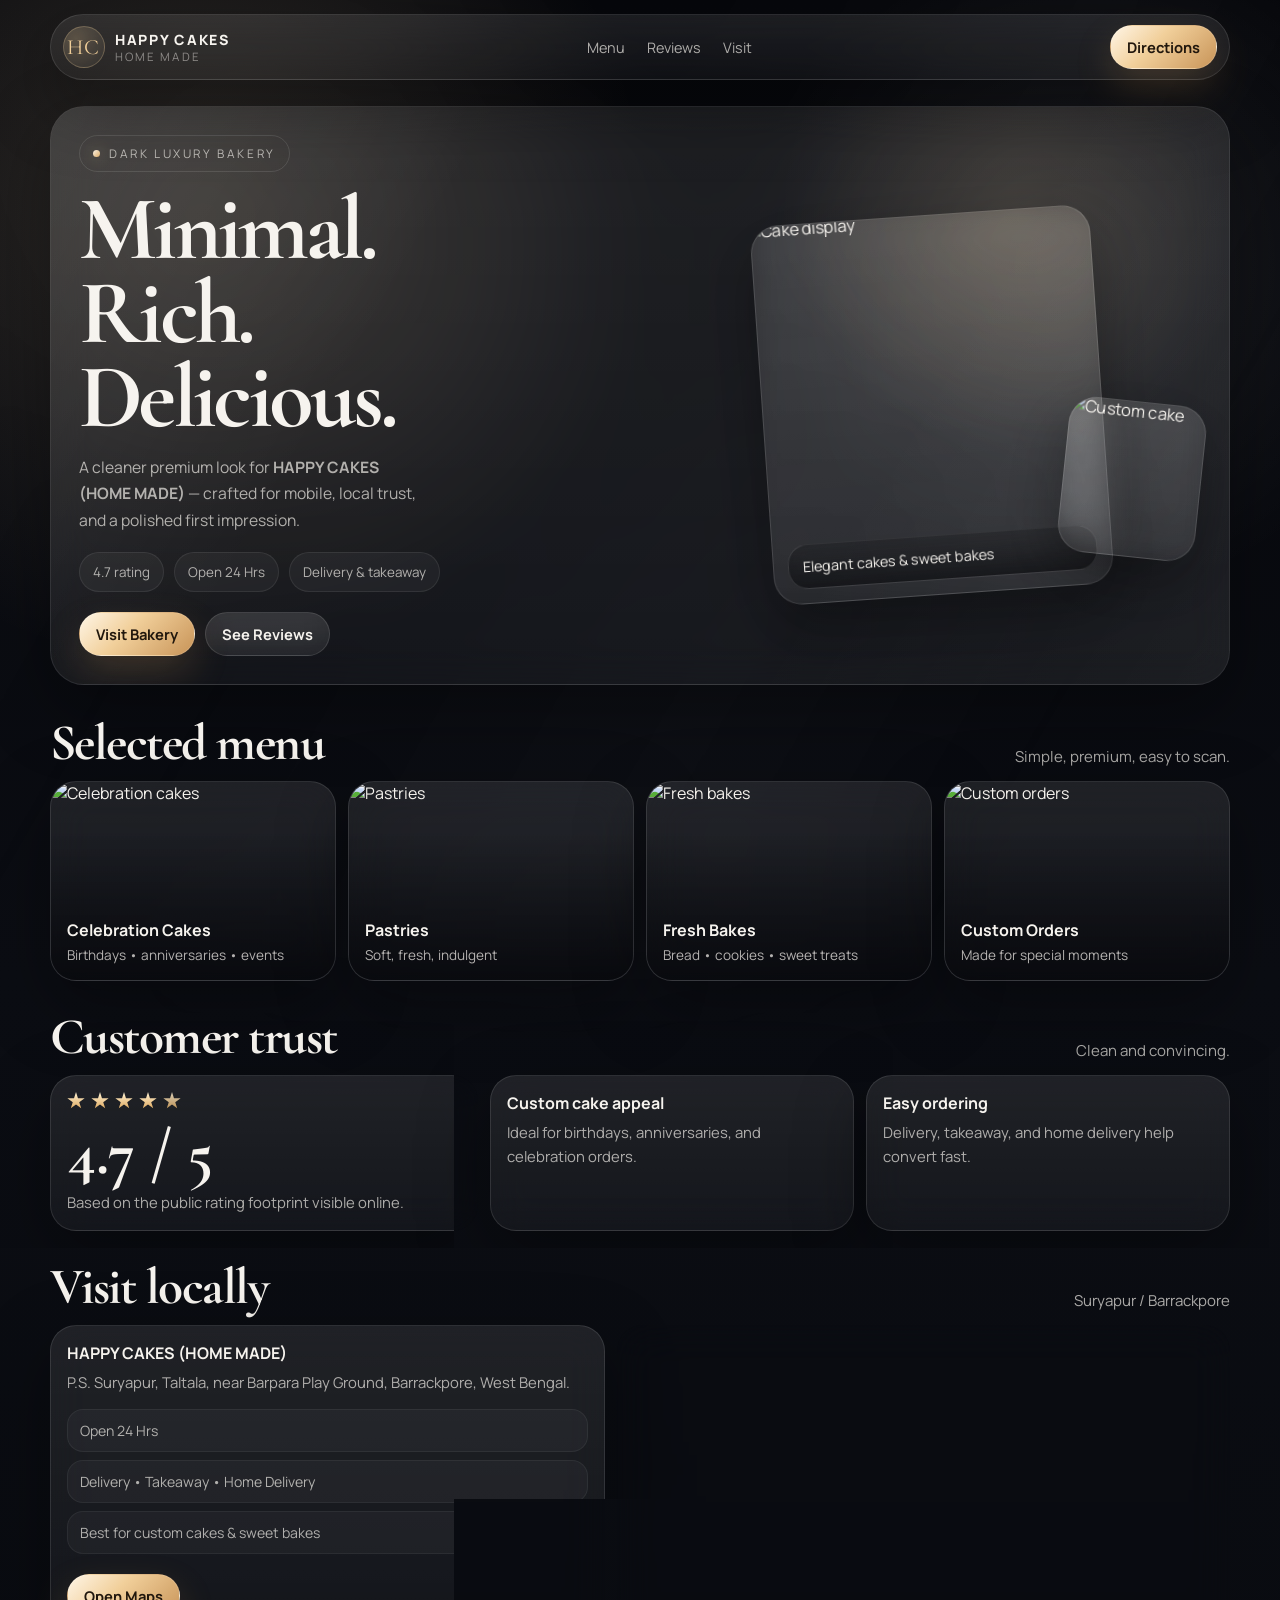
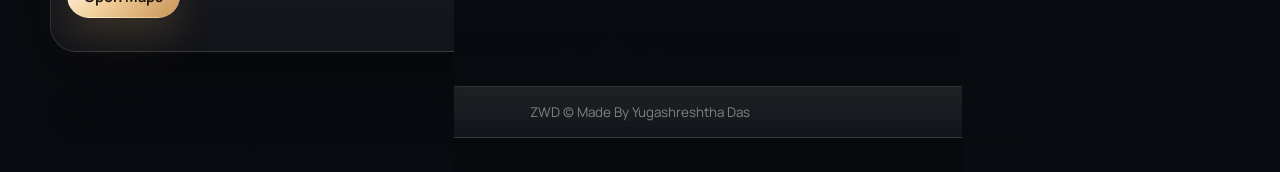
==== index.html @ 5b47997b "Add files via upload" ====
<!DOCTYPE html>
<html lang="en">
<head>
  <meta charset="UTF-8" />
  <meta name="viewport" content="width=device-width, initial-scale=1.0" />
  <title>HAPPY CAKES (HOME MADE) | Premium Bakery</title>
  <meta name="description" content="A premium dark bakery website for HAPPY CAKES (HOME MADE), designed to feel minimal, elegant, and mobile-first." />
  <meta name="theme-color" content="#08090d" />
  <link rel="preconnect" href="https://fonts.googleapis.com">
  <link rel="preconnect" href="https://fonts.gstatic.com" crossorigin>
  <link href="https://fonts.googleapis.com/css2?family=Cormorant+Garamond:wght@500;600;700&family=Manrope:wght@400;500;600;700;800&display=swap" rel="stylesheet">
  <style>
    :root{
      --bg:#07080c;
      --bg-2:#0c0f15;
      --card:rgba(255,255,255,.07);
      --card-2:rgba(255,255,255,.05);
      --line:rgba(255,255,255,.11);
      --text:#f6f3ee;
      --muted:rgba(246,243,238,.68);
      --soft:rgba(246,243,238,.48);
      --gold:#f1cf9a;
      --gold-2:#c89458;
      --shadow:0 24px 70px rgba(0,0,0,.34);
      --radius:28px;
      --ease:cubic-bezier(.22,.9,.2,1);
      --max:1180px;
    }

    *{box-sizing:border-box}
    html{scroll-behavior:smooth}
    body{
      margin:0;
      font-family:'Manrope',system-ui,-apple-system,BlinkMacSystemFont,'Segoe UI',sans-serif;
      color:var(--text);
      background:
        radial-gradient(circle at 15% 12%, rgba(241,207,154,.14), transparent 24%),
        radial-gradient(circle at 85% 15%, rgba(255,255,255,.08), transparent 18%),
        linear-gradient(180deg, #06070b 0%, #0b0d13 55%, #090b10 100%);
      min-height:100vh;
      overflow-x:hidden;
    }

    body::before{
      content:"";
      position:fixed;
      inset:-10%;
      background:
        radial-gradient(circle at 30% 30%, rgba(255,255,255,.04), transparent 28%),
        linear-gradient(120deg, rgba(255,255,255,.03), transparent 34%, rgba(255,255,255,.02) 60%, transparent 78%);
      filter:blur(34px);
      pointer-events:none;
      z-index:-1;
      animation:drift 14s ease-in-out infinite alternate;
    }

    @keyframes drift {
      from{transform:translate3d(-1.5%,0,0) scale(1)}
      to{transform:translate3d(1.5%,-1.2%,0) scale(1.03)}
    }

    a{text-decoration:none;color:inherit}
    img{display:block;max-width:100%}

    .shell{width:min(calc(100% - 24px), var(--max));margin:0 auto}

    .glass{
      background:linear-gradient(180deg, rgba(255,255,255,.09), rgba(255,255,255,.045));
      border:1px solid var(--line);
      backdrop-filter:blur(20px);
      -webkit-backdrop-filter:blur(20px);
      box-shadow:var(--shadow);
    }

    .site-header{
      position:sticky;
      top:0;
      z-index:40;
      padding:14px 0 0;
    }

    .nav{
      display:grid;
      grid-template-columns:auto 1fr auto;
      align-items:center;
      gap:12px;
      padding:10px 12px;
      border-radius:999px;
    }

    .mark{
      width:42px;height:42px;border-radius:50%;display:grid;place-items:center;flex:none;
      border:1px solid rgba(241,207,154,.28);
      background:radial-gradient(circle at 30% 30%, rgba(241,207,154,.24), rgba(255,255,255,.03));
      color:var(--gold);
      font-family:'Cormorant Garamond', serif;
      font-size:1.35rem;
      letter-spacing:.08em;
    }

    .brand{
      min-width:0;
      display:flex;
      align-items:center;
      gap:10px;
    }

    .brand-copy{min-width:0}
    .brand-title{
      font-size:.88rem;
      font-weight:800;
      letter-spacing:.12em;
      white-space:nowrap;
      overflow:hidden;
      text-overflow:ellipsis;
    }
    .brand-sub{
      font-size:.72rem;
      color:var(--soft);
      letter-spacing:.18em;
      text-transform:uppercase;
    }

    .nav-links{
      display:none;
      justify-content:center;
      gap:22px;
      color:var(--muted);
      font-size:.9rem;
    }

    .nav-links a{transition:color .3s var(--ease)}
    .nav-links a:hover{color:var(--text)}

    .btn,
    .menu-btn{
      border:1px solid rgba(255,255,255,.12);
      background:linear-gradient(180deg, rgba(255,255,255,.11), rgba(255,255,255,.05));
      color:var(--text);
      border-radius:999px;
      min-height:44px;
      padding:0 16px;
      display:inline-flex;
      align-items:center;
      justify-content:center;
      gap:10px;
      font-weight:700;
      font-size:.92rem;
      transition:transform .35s var(--ease), border-color .35s var(--ease), background .35s var(--ease);
      backdrop-filter:blur(16px);
      -webkit-backdrop-filter:blur(16px);
    }

    .btn:hover,.menu-btn:hover{transform:translateY(-2px);border-color:rgba(241,207,154,.26)}

    .btn.primary{
      color:#21170d;
      background:linear-gradient(135deg, #fff6e7 0%, #f1cf9a 42%, #c89458 100%);
      box-shadow:0 16px 36px rgba(200,148,88,.22);
    }

    .menu-btn{width:44px;padding:0;display:grid;place-items:center}
    .menu-btn span,.menu-btn::before,.menu-btn::after{
      content:"";
      display:block;
      width:18px;height:2px;border-radius:999px;background:#f6f3ee;
      transition:transform .35s var(--ease), opacity .35s var(--ease);
    }
    .menu-btn::before{transform:translateY(-6px)}
    .menu-btn::after{transform:translateY(6px)}
    .menu-btn span{margin-top:-2px}
    .menu-btn.active span{opacity:0}
    .menu-btn.active::before{transform:rotate(45deg) translate(1px,1px)}
    .menu-btn.active::after{transform:rotate(-45deg) translate(1px,-1px)}

    .mobile-panel{
      margin-top:10px;
      border-radius:24px;
      overflow:hidden;
      max-height:0;
      opacity:0;
      transform:translateY(-8px);
      transition:max-height .4s var(--ease), opacity .3s var(--ease), transform .3s var(--ease), padding .3s var(--ease);
      padding:0 16px;
    }
    .mobile-panel.open{max-height:220px;opacity:1;transform:translateY(0);padding:12px 16px}
    .mobile-panel a{display:block;padding:12px 2px;color:var(--muted);border-bottom:1px solid rgba(255,255,255,.07)}
    .mobile-panel a:last-child{border-bottom:none}

    section{padding:16px 0}

    .hero{padding:26px 0 18px}
    .hero-card{
      position:relative;
      overflow:hidden;
      border-radius:34px;
      padding:22px;
    }
    .hero-card::before{
      content:"";
      position:absolute;
      inset:0;
      background:
        linear-gradient(120deg, rgba(255,255,255,.08), transparent 30%, transparent 68%, rgba(255,255,255,.04)),
        radial-gradient(circle at 82% 18%, rgba(241,207,154,.12), transparent 22%);
      pointer-events:none;
    }

    .hero-grid{display:grid;gap:18px;align-items:center}

    .mini-tag{
      display:inline-flex;
      align-items:center;
      gap:9px;
      padding:9px 13px;
      border-radius:999px;
      border:1px solid rgba(255,255,255,.11);
      color:var(--muted);
      font-size:.74rem;
      text-transform:uppercase;
      letter-spacing:.22em;
      margin-bottom:16px;
    }
    .mini-tag::before{
      content:"";
      width:7px;height:7px;border-radius:50%;
      background:linear-gradient(135deg, #fff6e8, #e0ab61);
      box-shadow:0 0 16px rgba(241,207,154,.44);
    }

    h1{
      margin:0;
      font-family:'Cormorant Garamond', serif;
      font-weight:700;
      font-size:clamp(3rem, 11vw, 5.7rem);
      line-height:.92;
      letter-spacing:-.04em;
      max-width:10ch;
    }

    .hero-copy{
      margin:14px 0 0;
      max-width:34ch;
      color:var(--muted);
      font-size:.98rem;
      line-height:1.7;
    }

    .hero-actions{display:flex;flex-wrap:wrap;gap:10px;margin-top:20px}

    .info-pills{display:flex;flex-wrap:wrap;gap:10px;margin-top:18px}
    .info-pill{
      padding:10px 13px;
      border-radius:999px;
      background:rgba(255,255,255,.045);
      border:1px solid rgba(255,255,255,.08);
      color:var(--muted);
      font-size:.84rem;
    }

    .hero-visual{
      position:relative;
      min-height:360px;
      display:grid;
      place-items:center;
    }

    .main-photo,
    .small-photo{
      position:absolute;
      overflow:hidden;
      border-radius:28px;
      border:1px solid rgba(255,255,255,.12);
      box-shadow:0 24px 60px rgba(0,0,0,.34);
      background:linear-gradient(180deg, rgba(255,255,255,.09), rgba(255,255,255,.03));
      backdrop-filter:blur(16px);
      -webkit-backdrop-filter:blur(16px);
    }

    .main-photo{
      width:min(82vw,340px);
      height:380px;
      left:50%;top:0;
      transform:translateX(-50%) rotate(-4deg);
    }

    .small-photo{
      width:138px;
      height:156px;
      right:0;
      bottom:18px;
      transform:rotate(6deg);
    }

    .main-photo img,.small-photo img{width:100%;height:100%;object-fit:cover;transform:scale(1.04)}

    .photo-tag{
      position:absolute;
      left:14px;right:14px;bottom:14px;
      padding:12px 14px;
      border-radius:20px;
      background:linear-gradient(180deg, rgba(8,9,12,.28), rgba(8,9,12,.62));
      border:1px solid rgba(255,255,255,.12);
      font-size:.9rem;
      backdrop-filter:blur(14px);
      -webkit-backdrop-filter:blur(14px);
    }

    .section-top{
      display:flex;
      align-items:end;
      justify-content:space-between;
      gap:14px;
      margin-bottom:14px;
    }

    .section-top h2{
      margin:0;
      font-family:'Cormorant Garamond', serif;
      font-size:clamp(2rem, 7vw, 3.2rem);
      line-height:.94;
      letter-spacing:-.03em;
    }

    .section-top p{margin:0;color:var(--muted);font-size:.94rem}

    .grid{display:grid;gap:12px}

    .showcase-grid{grid-template-columns:repeat(2,minmax(0,1fr))}
    .showcase-card,
    .review-card,
    .visit-card,
    .stat-card{
      padding:16px;
      border-radius:26px;
    }

    .showcase-card{
      min-height:200px;
      display:flex;
      flex-direction:column;
      justify-content:end;
      position:relative;
      overflow:hidden;
    }

    .showcase-card::before{
      content:"";
      position:absolute;
      inset:0;
      background:linear-gradient(180deg, transparent 25%, rgba(7,8,12,.84) 100%);
      z-index:1;
    }

    .showcase-card img{
      position:absolute;
      inset:0;
      width:100%;height:100%;object-fit:cover;
      transition:transform .7s var(--ease);
    }
    .showcase-card:hover img{transform:scale(1.06)}
    .showcase-card .label{position:relative;z-index:2;font-size:1rem;font-weight:700}
    .showcase-card .sub{position:relative;z-index:2;color:rgba(246,243,238,.72);font-size:.85rem;margin-top:5px}

    .reviews-grid{grid-template-columns:1fr;gap:12px}

    .stat-card b{
      display:block;
      font-family:'Cormorant Garamond', serif;
      font-size:clamp(2.5rem, 10vw, 4rem);
      line-height:.9;
      margin-bottom:8px;
    }
    .stat-card p,.review-card p,.visit-card p{margin:0;color:var(--muted);line-height:1.65;font-size:.93rem}
    .review-card h3,.visit-card h3{margin:0 0 6px;font-size:1rem}

    .stars{display:flex;gap:6px;margin-bottom:14px}
    .star{
      width:18px;height:18px;
      background:linear-gradient(180deg, #fff2d4, #dca559);
      clip-path:polygon(50% 0, 61% 35%, 98% 35%, 68% 57%, 79% 91%, 50% 70%, 21% 91%, 32% 57%, 2% 35%, 39% 35%);
      box-shadow:0 4px 14px rgba(220,165,89,.24);
    }

    .visit-grid{grid-template-columns:1fr;gap:12px}

    .map-wrap{
      min-height:320px;
      border-radius:26px;
      overflow:hidden;
      border:1px solid rgba(255,255,255,.1);
      box-shadow:var(--shadow);
    }
    .map-wrap iframe{width:100%;height:100%;min-height:320px;border:0;filter:grayscale(.94) contrast(1.05) brightness(.88)}

    .meta-list{display:grid;gap:8px;margin-top:14px}
    .meta-item{
      padding:11px 12px;
      border-radius:16px;
      background:rgba(255,255,255,.035);
      border:1px solid rgba(255,255,255,.06);
      color:var(--muted);
      font-size:.88rem;
    }

    .footer{padding:18px 0 34px}
    .footer-card{
      border-radius:24px;
      padding:16px 18px;
      color:var(--soft);
      font-size:.84rem;
      text-align:center;
    }

    .reveal{
      opacity:0;
      transform:translateY(22px) scale(.985);
      transition:opacity .75s var(--ease), transform .75s var(--ease);
    }
    .reveal.in{opacity:1;transform:translateY(0) scale(1)}

    @media (min-width:760px){
      .hero-card{padding:28px}
      .hero-grid{grid-template-columns:1.02fr .98fr;gap:24px}
      .reviews-grid{grid-template-columns:1.08fr .92fr .92fr}
      .visit-grid{grid-template-columns:.95fr 1.05fr}
    }

    @media (min-width:1024px){
      .nav-links{display:flex}
      .menu-btn,.mobile-panel{display:none}
      .showcase-grid{grid-template-columns:repeat(4,minmax(0,1fr))}
    }

    @media (prefers-reduced-motion: reduce){
      *,*::before,*::after{animation:none !important;transition:none !important;scroll-behavior:auto !important}
      .reveal{opacity:1;transform:none}
    }
  </style>
</head>
<body>
  <header class="site-header">
    <div class="shell">
      <nav class="nav glass" aria-label="Primary navigation">
        <a href="#home" class="brand" aria-label="Go to top">
          <div class="mark">HC</div>
          <div class="brand-copy">
            <div class="brand-title">HAPPY CAKES</div>
            <div class="brand-sub">Home Made</div>
          </div>
        </a>

        <div class="nav-links">
          <a href="#menu">Menu</a>
          <a href="#reviews">Reviews</a>
          <a href="#visit">Visit</a>
        </div>

        <div style="display:flex;align-items:center;gap:10px;justify-content:flex-end;">
          <a class="btn primary" href="https://www.google.com/maps/search/?api=1&query=22.7505928,88.4084972" target="_blank" rel="noopener">Directions</a>
          <button class="menu-btn" type="button" aria-label="Toggle menu" aria-expanded="false"><span></span></button>
        </div>
      </nav>

      <div class="mobile-panel glass" id="mobilePanel">
        <a href="#menu">Menu</a>
        <a href="#reviews">Reviews</a>
        <a href="#visit">Visit</a>
      </div>
    </div>
  </header>

  <main>
    <section class="hero" id="home">
      <div class="shell">
        <div class="hero-card glass reveal in">
          <div class="hero-grid">
            <div>
              <div class="mini-tag">Dark luxury bakery</div>
              <h1>Minimal. Rich. Delicious.</h1>
              <p class="hero-copy">A cleaner premium look for <strong>HAPPY CAKES (HOME MADE)</strong> — crafted for mobile, local trust, and a polished first impression.</p>

              <div class="info-pills">
                <div class="info-pill">4.7 rating</div>
                <div class="info-pill">Open 24 Hrs</div>
                <div class="info-pill">Delivery & takeaway</div>
              </div>

              <div class="hero-actions">
                <a class="btn primary" href="#visit">Visit Bakery</a>
                <a class="btn" href="#reviews">See Reviews</a>
              </div>
            </div>

            <div class="hero-visual" aria-hidden="true">
              <div class="main-photo">
                <img src="https://content.jdmagicbox.com/comp/kolkata/y2/033pxx33.xx33.221020051933.e8y2/catalogue/happy-cake-kolkata-cake-shops-76l77t8ua1.jpg"
                     alt="Cake display"
                     onerror="this.onerror=null;this.src='https://images.unsplash.com/photo-1464349095431-e9a21285b5f3?auto=format&fit=crop&w=1200&q=80';">
                <div class="photo-tag">Elegant cakes & sweet bakes</div>
              </div>
              <div class="small-photo">
                <img src="https://content.jdmagicbox.com/comp/kolkata/y2/033pxx33.xx33.221020051933.e8y2/catalogue/happy-cake-kolkata-cake-shops-8x4osxeaem.jpg"
                     alt="Custom cake"
                     onerror="this.onerror=null;this.src='https://images.unsplash.com/photo-1578985545062-69928b1d9587?auto=format&fit=crop&w=900&q=80';">
              </div>
            </div>
          </div>
        </div>
      </div>
    </section>

    <section id="menu">
      <div class="shell">
        <div class="section-top reveal">
          <h2>Selected menu</h2>
          <p>Simple, premium, easy to scan.</p>
        </div>

        <div class="grid showcase-grid">
          <article class="showcase-card glass reveal">
            <img src="https://images.unsplash.com/photo-1464306076886-da185f6a9d05?auto=format&fit=crop&w=1200&q=80" alt="Celebration cakes" />
            <div class="label">Celebration Cakes</div>
            <div class="sub">Birthdays • anniversaries • events</div>
          </article>

          <article class="showcase-card glass reveal">
            <img src="https://images.unsplash.com/photo-1519869325930-281384150729?auto=format&fit=crop&w=1200&q=80" alt="Pastries" />
            <div class="label">Pastries</div>
            <div class="sub">Soft, fresh, indulgent</div>
          </article>

          <article class="showcase-card glass reveal">
            <img src="https://images.unsplash.com/photo-1509440159596-0249088772ff?auto=format&fit=crop&w=1200&q=80" alt="Fresh bakes" />
            <div class="label">Fresh Bakes</div>
            <div class="sub">Bread • cookies • sweet treats</div>
          </article>

          <article class="showcase-card glass reveal">
            <img src="https://images.unsplash.com/photo-1578985545062-69928b1d9587?auto=format&fit=crop&w=1200&q=80" alt="Custom orders" />
            <div class="label">Custom Orders</div>
            <div class="sub">Made for special moments</div>
          </article>
        </div>
      </div>
    </section>

    <section id="reviews">
      <div class="shell">
        <div class="section-top reveal">
          <h2>Customer trust</h2>
          <p>Clean and convincing.</p>
        </div>

        <div class="grid reviews-grid">
          <article class="stat-card glass reveal">
            <div class="stars" aria-label="4.7 out of 5 stars">
              <span class="star"></span><span class="star"></span><span class="star"></span><span class="star"></span><span class="star" style="opacity:.84"></span>
            </div>
            <b>4.7 / 5</b>
            <p>Based on the public rating footprint visible online.</p>
          </article>

          <article class="review-card glass reveal">
            <h3>Custom cake appeal</h3>
            <p>Ideal for birthdays, anniversaries, and celebration orders.</p>
          </article>

          <article class="review-card glass reveal">
            <h3>Easy ordering</h3>
            <p>Delivery, takeaway, and home delivery help convert fast.</p>
          </article>
        </div>
      </div>
    </section>

    <section id="visit">
      <div class="shell">
        <div class="section-top reveal">
          <h2>Visit locally</h2>
          <p>Suryapur / Barrackpore</p>
        </div>

        <div class="grid visit-grid">
          <article class="visit-card glass reveal">
            <h3>HAPPY CAKES (HOME MADE)</h3>
            <p>P.S. Suryapur, Taltala, near Barpara Play Ground, Barrackpore, West Bengal.</p>

            <div class="meta-list">
              <div class="meta-item">Open 24 Hrs</div>
              <div class="meta-item">Delivery • Takeaway • Home Delivery</div>
              <div class="meta-item">Best for custom cakes & sweet bakes</div>
            </div>

            <div class="hero-actions">
              <a class="btn primary" href="https://www.google.com/maps/search/?api=1&query=22.7505928,88.4084972" target="_blank" rel="noopener">Open Maps</a>
            </div>
          </article>

          <div class="map-wrap reveal glass">
            <iframe
              title="Map showing HAPPY CAKES (HOME MADE)"
              src="https://www.google.com/maps?q=22.7505928,88.4084972&z=17&output=embed"
              loading="lazy"
              referrerpolicy="no-referrer-when-downgrade"></iframe>
          </div>
        </div>
      </div>
    </section>
  </main>

  <footer class="footer">
    <div class="shell">
      <div class="footer-card glass reveal">ZWD © Made By Yugashreshtha Das</div>
    </div>
  </footer>

  <script>
    const menuBtn = document.querySelector('.menu-btn');
    const mobilePanel = document.getElementById('mobilePanel');

    if (menuBtn && mobilePanel) {
      menuBtn.addEventListener('click', () => {
        const isOpen = mobilePanel.classList.toggle('open');
        menuBtn.classList.toggle('active', isOpen);
        menuBtn.setAttribute('aria-expanded', String(isOpen));
      });

      mobilePanel.querySelectorAll('a').forEach(link => {
        link.addEventListener('click', () => {
          mobilePanel.classList.remove('open');
          menuBtn.classList.remove('active');
          menuBtn.setAttribute('aria-expanded', 'false');
        });
      });
    }

    const revealItems = document.querySelectorAll('.reveal');
    const io = new IntersectionObserver((entries) => {
      entries.forEach(entry => {
        if (entry.isIntersecting) {
          entry.target.classList.add('in');
          io.unobserve(entry.target);
        }
      });
    }, { threshold: 0.14, rootMargin: '0px 0px -30px 0px' });

    revealItems.forEach((item, index) => {
      if (!item.classList.contains('in')) {
        item.style.transitionDelay = `${Math.min(index * 45, 260)}ms`;
        io.observe(item);
      }
    });
  </script>
</body>
</html>
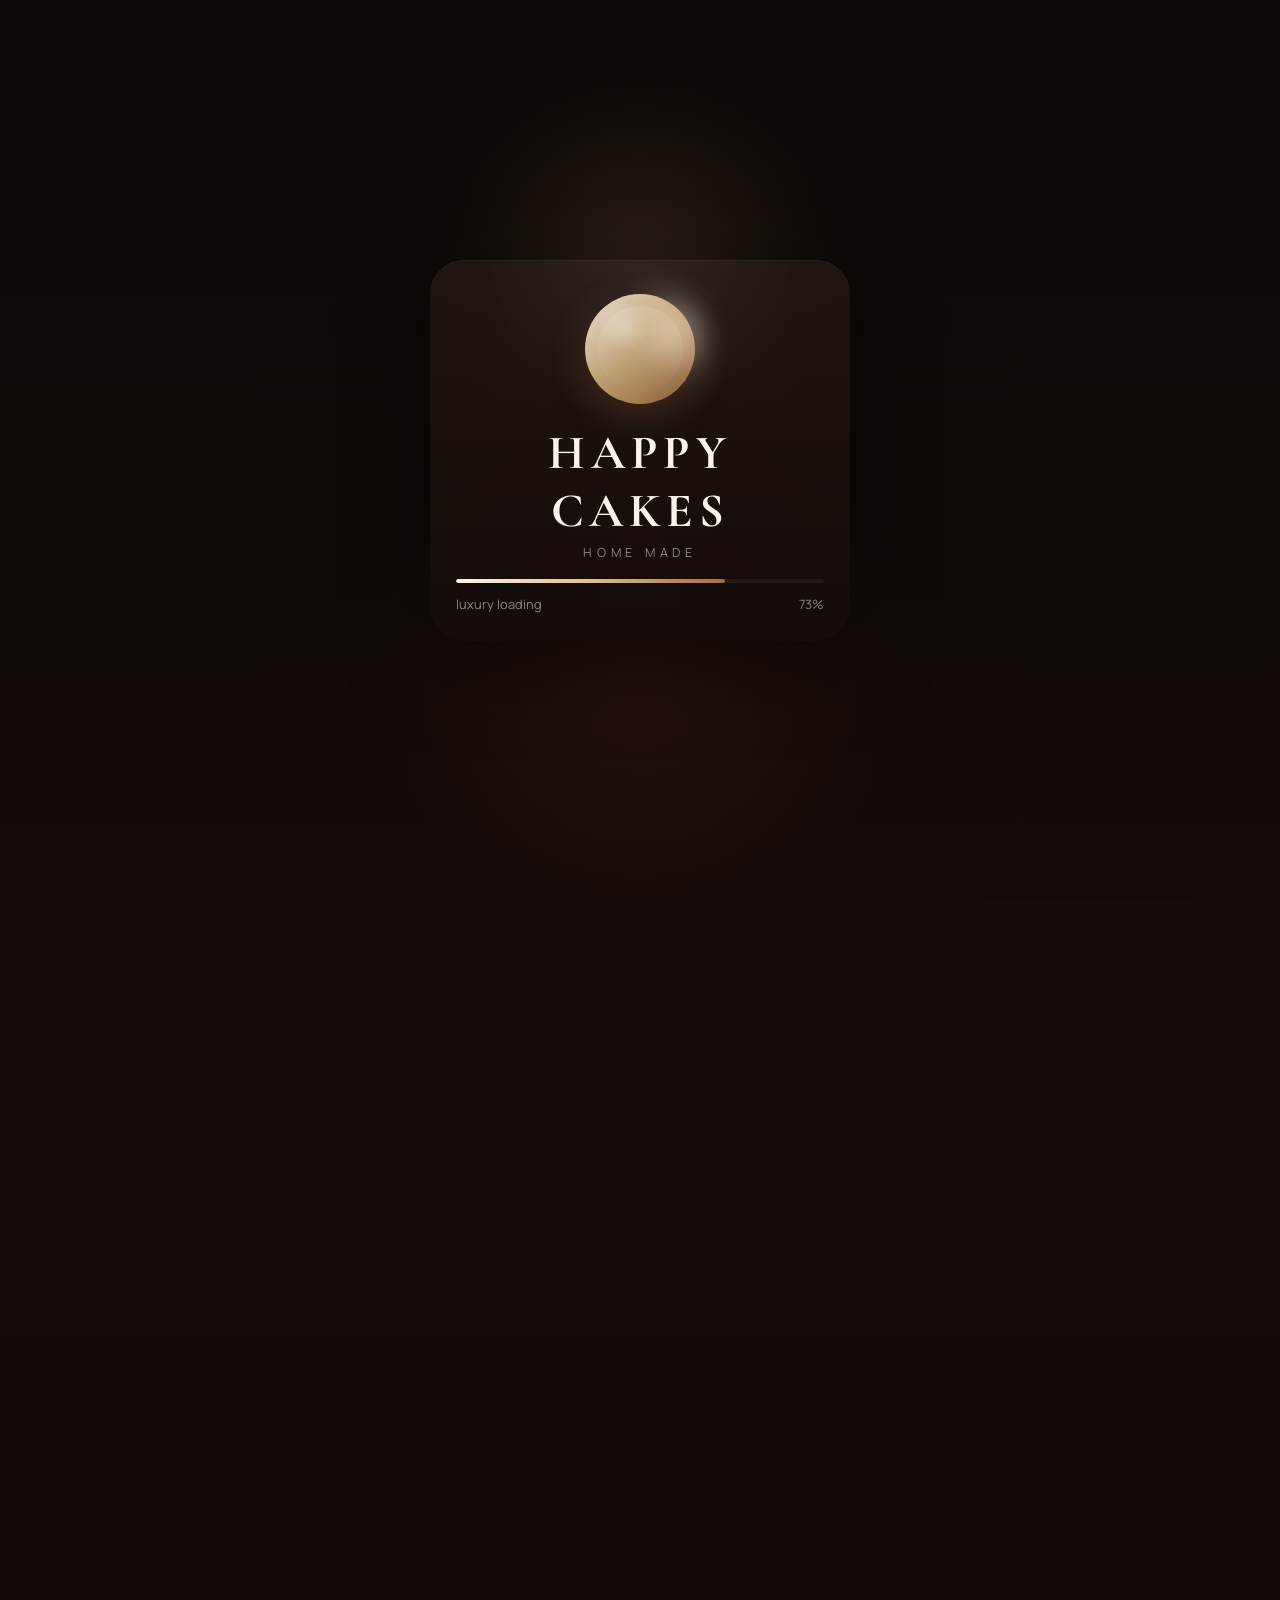
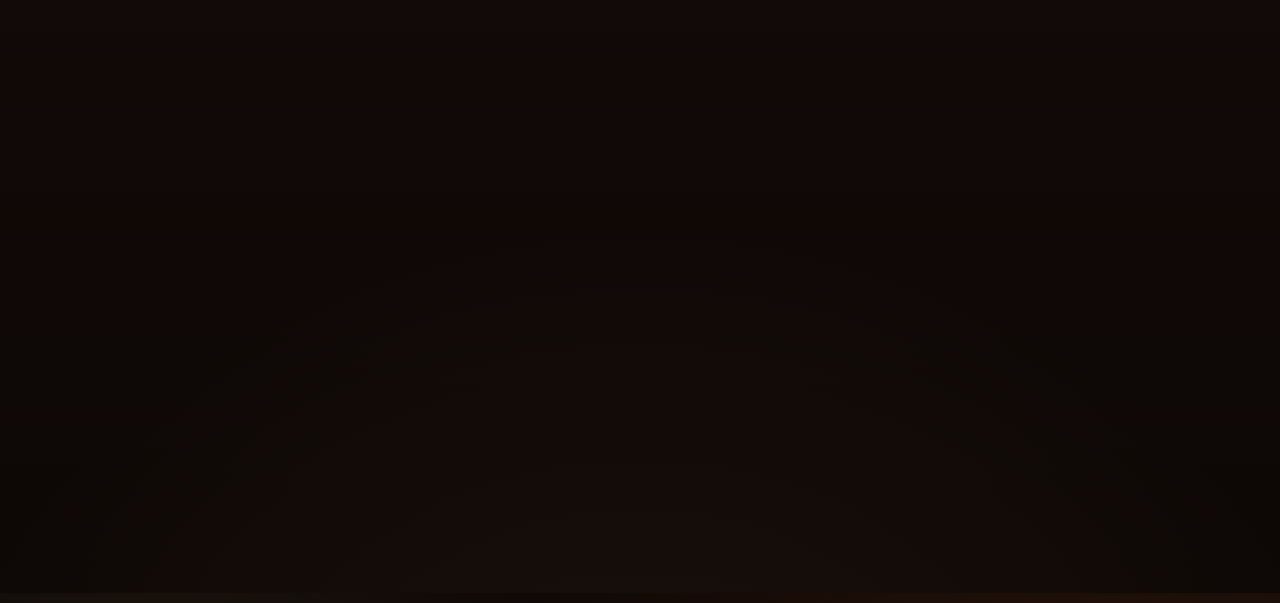
==== commit be5ebe59: "Add files via upload" ====
--- a/index.html
+++ b/index.html
@@ -4,653 +4,136 @@
   <meta charset="UTF-8" />
   <meta name="viewport" content="width=device-width, initial-scale=1.0" />
   <title>HAPPY CAKES (HOME MADE) | Premium Bakery</title>
-  <meta name="description" content="A premium dark bakery website for HAPPY CAKES (HOME MADE), designed to feel minimal, elegant, and mobile-first." />
-  <meta name="theme-color" content="#08090d" />
+  <meta name="description" content="Minimal dark luxury bakery website for HAPPY CAKES (HOME MADE) in Suryapur, Barrackpore." />
+  <meta name="theme-color" content="#120b08" />
   <link rel="preconnect" href="https://fonts.googleapis.com">
   <link rel="preconnect" href="https://fonts.gstatic.com" crossorigin>
   <link href="https://fonts.googleapis.com/css2?family=Cormorant+Garamond:wght@500;600;700&family=Manrope:wght@400;500;600;700;800&display=swap" rel="stylesheet">
-  <style>
-    :root{
-      --bg:#07080c;
-      --bg-2:#0c0f15;
-      --card:rgba(255,255,255,.07);
-      --card-2:rgba(255,255,255,.05);
-      --line:rgba(255,255,255,.11);
-      --text:#f6f3ee;
-      --muted:rgba(246,243,238,.68);
-      --soft:rgba(246,243,238,.48);
-      --gold:#f1cf9a;
-      --gold-2:#c89458;
-      --shadow:0 24px 70px rgba(0,0,0,.34);
-      --radius:28px;
-      --ease:cubic-bezier(.22,.9,.2,1);
-      --max:1180px;
-    }
-
-    *{box-sizing:border-box}
-    html{scroll-behavior:smooth}
-    body{
-      margin:0;
-      font-family:'Manrope',system-ui,-apple-system,BlinkMacSystemFont,'Segoe UI',sans-serif;
-      color:var(--text);
-      background:
-        radial-gradient(circle at 15% 12%, rgba(241,207,154,.14), transparent 24%),
-        radial-gradient(circle at 85% 15%, rgba(255,255,255,.08), transparent 18%),
-        linear-gradient(180deg, #06070b 0%, #0b0d13 55%, #090b10 100%);
-      min-height:100vh;
-      overflow-x:hidden;
-    }
-
-    body::before{
-      content:"";
-      position:fixed;
-      inset:-10%;
-      background:
-        radial-gradient(circle at 30% 30%, rgba(255,255,255,.04), transparent 28%),
-        linear-gradient(120deg, rgba(255,255,255,.03), transparent 34%, rgba(255,255,255,.02) 60%, transparent 78%);
-      filter:blur(34px);
-      pointer-events:none;
-      z-index:-1;
-      animation:drift 14s ease-in-out infinite alternate;
-    }
-
-    @keyframes drift {
-      from{transform:translate3d(-1.5%,0,0) scale(1)}
-      to{transform:translate3d(1.5%,-1.2%,0) scale(1.03)}
-    }
-
-    a{text-decoration:none;color:inherit}
-    img{display:block;max-width:100%}
-
-    .shell{width:min(calc(100% - 24px), var(--max));margin:0 auto}
-
-    .glass{
-      background:linear-gradient(180deg, rgba(255,255,255,.09), rgba(255,255,255,.045));
-      border:1px solid var(--line);
-      backdrop-filter:blur(20px);
-      -webkit-backdrop-filter:blur(20px);
-      box-shadow:var(--shadow);
-    }
-
-    .site-header{
-      position:sticky;
-      top:0;
-      z-index:40;
-      padding:14px 0 0;
-    }
-
-    .nav{
-      display:grid;
-      grid-template-columns:auto 1fr auto;
-      align-items:center;
-      gap:12px;
-      padding:10px 12px;
-      border-radius:999px;
-    }
-
-    .mark{
-      width:42px;height:42px;border-radius:50%;display:grid;place-items:center;flex:none;
-      border:1px solid rgba(241,207,154,.28);
-      background:radial-gradient(circle at 30% 30%, rgba(241,207,154,.24), rgba(255,255,255,.03));
-      color:var(--gold);
-      font-family:'Cormorant Garamond', serif;
-      font-size:1.35rem;
-      letter-spacing:.08em;
-    }
-
-    .brand{
-      min-width:0;
-      display:flex;
-      align-items:center;
-      gap:10px;
-    }
-
-    .brand-copy{min-width:0}
-    .brand-title{
-      font-size:.88rem;
-      font-weight:800;
-      letter-spacing:.12em;
-      white-space:nowrap;
-      overflow:hidden;
-      text-overflow:ellipsis;
-    }
-    .brand-sub{
-      font-size:.72rem;
-      color:var(--soft);
-      letter-spacing:.18em;
-      text-transform:uppercase;
-    }
-
-    .nav-links{
-      display:none;
-      justify-content:center;
-      gap:22px;
-      color:var(--muted);
-      font-size:.9rem;
-    }
-
-    .nav-links a{transition:color .3s var(--ease)}
-    .nav-links a:hover{color:var(--text)}
-
-    .btn,
-    .menu-btn{
-      border:1px solid rgba(255,255,255,.12);
-      background:linear-gradient(180deg, rgba(255,255,255,.11), rgba(255,255,255,.05));
-      color:var(--text);
-      border-radius:999px;
-      min-height:44px;
-      padding:0 16px;
-      display:inline-flex;
-      align-items:center;
-      justify-content:center;
-      gap:10px;
-      font-weight:700;
-      font-size:.92rem;
-      transition:transform .35s var(--ease), border-color .35s var(--ease), background .35s var(--ease);
-      backdrop-filter:blur(16px);
-      -webkit-backdrop-filter:blur(16px);
-    }
-
-    .btn:hover,.menu-btn:hover{transform:translateY(-2px);border-color:rgba(241,207,154,.26)}
-
-    .btn.primary{
-      color:#21170d;
-      background:linear-gradient(135deg, #fff6e7 0%, #f1cf9a 42%, #c89458 100%);
-      box-shadow:0 16px 36px rgba(200,148,88,.22);
-    }
-
-    .menu-btn{width:44px;padding:0;display:grid;place-items:center}
-    .menu-btn span,.menu-btn::before,.menu-btn::after{
-      content:"";
-      display:block;
-      width:18px;height:2px;border-radius:999px;background:#f6f3ee;
-      transition:transform .35s var(--ease), opacity .35s var(--ease);
-    }
-    .menu-btn::before{transform:translateY(-6px)}
-    .menu-btn::after{transform:translateY(6px)}
-    .menu-btn span{margin-top:-2px}
-    .menu-btn.active span{opacity:0}
-    .menu-btn.active::before{transform:rotate(45deg) translate(1px,1px)}
-    .menu-btn.active::after{transform:rotate(-45deg) translate(1px,-1px)}
-
-    .mobile-panel{
-      margin-top:10px;
-      border-radius:24px;
-      overflow:hidden;
-      max-height:0;
-      opacity:0;
-      transform:translateY(-8px);
-      transition:max-height .4s var(--ease), opacity .3s var(--ease), transform .3s var(--ease), padding .3s var(--ease);
-      padding:0 16px;
-    }
-    .mobile-panel.open{max-height:220px;opacity:1;transform:translateY(0);padding:12px 16px}
-    .mobile-panel a{display:block;padding:12px 2px;color:var(--muted);border-bottom:1px solid rgba(255,255,255,.07)}
-    .mobile-panel a:last-child{border-bottom:none}
-
-    section{padding:16px 0}
-
-    .hero{padding:26px 0 18px}
-    .hero-card{
-      position:relative;
-      overflow:hidden;
-      border-radius:34px;
-      padding:22px;
-    }
-    .hero-card::before{
-      content:"";
-      position:absolute;
-      inset:0;
-      background:
-        linear-gradient(120deg, rgba(255,255,255,.08), transparent 30%, transparent 68%, rgba(255,255,255,.04)),
-        radial-gradient(circle at 82% 18%, rgba(241,207,154,.12), transparent 22%);
-      pointer-events:none;
-    }
-
-    .hero-grid{display:grid;gap:18px;align-items:center}
-
-    .mini-tag{
-      display:inline-flex;
-      align-items:center;
-      gap:9px;
-      padding:9px 13px;
-      border-radius:999px;
-      border:1px solid rgba(255,255,255,.11);
-      color:var(--muted);
-      font-size:.74rem;
-      text-transform:uppercase;
-      letter-spacing:.22em;
-      margin-bottom:16px;
-    }
-    .mini-tag::before{
-      content:"";
-      width:7px;height:7px;border-radius:50%;
-      background:linear-gradient(135deg, #fff6e8, #e0ab61);
-      box-shadow:0 0 16px rgba(241,207,154,.44);
-    }
-
-    h1{
-      margin:0;
-      font-family:'Cormorant Garamond', serif;
-      font-weight:700;
-      font-size:clamp(3rem, 11vw, 5.7rem);
-      line-height:.92;
-      letter-spacing:-.04em;
-      max-width:10ch;
-    }
-
-    .hero-copy{
-      margin:14px 0 0;
-      max-width:34ch;
-      color:var(--muted);
-      font-size:.98rem;
-      line-height:1.7;
-    }
-
-    .hero-actions{display:flex;flex-wrap:wrap;gap:10px;margin-top:20px}
-
-    .info-pills{display:flex;flex-wrap:wrap;gap:10px;margin-top:18px}
-    .info-pill{
-      padding:10px 13px;
-      border-radius:999px;
-      background:rgba(255,255,255,.045);
-      border:1px solid rgba(255,255,255,.08);
-      color:var(--muted);
-      font-size:.84rem;
-    }
-
-    .hero-visual{
-      position:relative;
-      min-height:360px;
-      display:grid;
-      place-items:center;
-    }
-
-    .main-photo,
-    .small-photo{
-      position:absolute;
-      overflow:hidden;
-      border-radius:28px;
-      border:1px solid rgba(255,255,255,.12);
-      box-shadow:0 24px 60px rgba(0,0,0,.34);
-      background:linear-gradient(180deg, rgba(255,255,255,.09), rgba(255,255,255,.03));
-      backdrop-filter:blur(16px);
-      -webkit-backdrop-filter:blur(16px);
-    }
-
-    .main-photo{
-      width:min(82vw,340px);
-      height:380px;
-      left:50%;top:0;
-      transform:translateX(-50%) rotate(-4deg);
-    }
-
-    .small-photo{
-      width:138px;
-      height:156px;
-      right:0;
-      bottom:18px;
-      transform:rotate(6deg);
-    }
-
-    .main-photo img,.small-photo img{width:100%;height:100%;object-fit:cover;transform:scale(1.04)}
-
-    .photo-tag{
-      position:absolute;
-      left:14px;right:14px;bottom:14px;
-      padding:12px 14px;
-      border-radius:20px;
-      background:linear-gradient(180deg, rgba(8,9,12,.28), rgba(8,9,12,.62));
-      border:1px solid rgba(255,255,255,.12);
-      font-size:.9rem;
-      backdrop-filter:blur(14px);
-      -webkit-backdrop-filter:blur(14px);
-    }
-
-    .section-top{
-      display:flex;
-      align-items:end;
-      justify-content:space-between;
-      gap:14px;
-      margin-bottom:14px;
-    }
-
-    .section-top h2{
-      margin:0;
-      font-family:'Cormorant Garamond', serif;
-      font-size:clamp(2rem, 7vw, 3.2rem);
-      line-height:.94;
-      letter-spacing:-.03em;
-    }
-
-    .section-top p{margin:0;color:var(--muted);font-size:.94rem}
-
-    .grid{display:grid;gap:12px}
-
-    .showcase-grid{grid-template-columns:repeat(2,minmax(0,1fr))}
-    .showcase-card,
-    .review-card,
-    .visit-card,
-    .stat-card{
-      padding:16px;
-      border-radius:26px;
-    }
-
-    .showcase-card{
-      min-height:200px;
-      display:flex;
-      flex-direction:column;
-      justify-content:end;
-      position:relative;
-      overflow:hidden;
-    }
-
-    .showcase-card::before{
-      content:"";
-      position:absolute;
-      inset:0;
-      background:linear-gradient(180deg, transparent 25%, rgba(7,8,12,.84) 100%);
-      z-index:1;
-    }
-
-    .showcase-card img{
-      position:absolute;
-      inset:0;
-      width:100%;height:100%;object-fit:cover;
-      transition:transform .7s var(--ease);
-    }
-    .showcase-card:hover img{transform:scale(1.06)}
-    .showcase-card .label{position:relative;z-index:2;font-size:1rem;font-weight:700}
-    .showcase-card .sub{position:relative;z-index:2;color:rgba(246,243,238,.72);font-size:.85rem;margin-top:5px}
-
-    .reviews-grid{grid-template-columns:1fr;gap:12px}
-
-    .stat-card b{
-      display:block;
-      font-family:'Cormorant Garamond', serif;
-      font-size:clamp(2.5rem, 10vw, 4rem);
-      line-height:.9;
-      margin-bottom:8px;
-    }
-    .stat-card p,.review-card p,.visit-card p{margin:0;color:var(--muted);line-height:1.65;font-size:.93rem}
-    .review-card h3,.visit-card h3{margin:0 0 6px;font-size:1rem}
-
-    .stars{display:flex;gap:6px;margin-bottom:14px}
-    .star{
-      width:18px;height:18px;
-      background:linear-gradient(180deg, #fff2d4, #dca559);
-      clip-path:polygon(50% 0, 61% 35%, 98% 35%, 68% 57%, 79% 91%, 50% 70%, 21% 91%, 32% 57%, 2% 35%, 39% 35%);
-      box-shadow:0 4px 14px rgba(220,165,89,.24);
-    }
-
-    .visit-grid{grid-template-columns:1fr;gap:12px}
-
-    .map-wrap{
-      min-height:320px;
-      border-radius:26px;
-      overflow:hidden;
-      border:1px solid rgba(255,255,255,.1);
-      box-shadow:var(--shadow);
-    }
-    .map-wrap iframe{width:100%;height:100%;min-height:320px;border:0;filter:grayscale(.94) contrast(1.05) brightness(.88)}
-
-    .meta-list{display:grid;gap:8px;margin-top:14px}
-    .meta-item{
-      padding:11px 12px;
-      border-radius:16px;
-      background:rgba(255,255,255,.035);
-      border:1px solid rgba(255,255,255,.06);
-      color:var(--muted);
-      font-size:.88rem;
-    }
-
-    .footer{padding:18px 0 34px}
-    .footer-card{
-      border-radius:24px;
-      padding:16px 18px;
-      color:var(--soft);
-      font-size:.84rem;
-      text-align:center;
-    }
-
-    .reveal{
-      opacity:0;
-      transform:translateY(22px) scale(.985);
-      transition:opacity .75s var(--ease), transform .75s var(--ease);
-    }
-    .reveal.in{opacity:1;transform:translateY(0) scale(1)}
-
-    @media (min-width:760px){
-      .hero-card{padding:28px}
-      .hero-grid{grid-template-columns:1.02fr .98fr;gap:24px}
-      .reviews-grid{grid-template-columns:1.08fr .92fr .92fr}
-      .visit-grid{grid-template-columns:.95fr 1.05fr}
-    }
-
-    @media (min-width:1024px){
-      .nav-links{display:flex}
-      .menu-btn,.mobile-panel{display:none}
-      .showcase-grid{grid-template-columns:repeat(4,minmax(0,1fr))}
-    }
-
-    @media (prefers-reduced-motion: reduce){
-      *,*::before,*::after{animation:none !important;transition:none !important;scroll-behavior:auto !important}
-      .reveal{opacity:1;transform:none}
-    }
-  </style>
+  <link rel="stylesheet" href="assets/css/styles.css" />
 </head>
-<body>
-  <header class="site-header">
-    <div class="shell">
-      <nav class="nav glass" aria-label="Primary navigation">
-        <a href="#home" class="brand" aria-label="Go to top">
-          <div class="mark">HC</div>
-          <div class="brand-copy">
-            <div class="brand-title">HAPPY CAKES</div>
-            <div class="brand-sub">Home Made</div>
+<body data-page="home">
+  <div class="site-loader" data-loader>
+    <div class="loader-core">
+      <div class="loader-orb"></div>
+      <h2 class="loader-brand">HAPPY CAKES</h2>
+      <div class="loader-sub">home made</div>
+      <div class="loader-track"><div class="loader-progress" data-progress></div></div>
+      <div class="loader-meta"><span>luxury loading</span><span data-progress-label>0%</span></div>
+    </div>
+  </div>
+  <div class="page">
+    <div class="header-wrap">
+      <div class="shell">
+        <header class="site-header glass">
+          <a class="brand" href="index.html" aria-label="HAPPY CAKES home">
+            <div class="wordmark">
+              <div class="wordmark-main">HAPPY CAKES</div>
+              <div class="wordmark-sub">home made</div>
+            </div>
+          </a>
+          <nav class="desktop-nav" aria-label="Primary navigation">
+            <a href="index.html" data-page-link="home">Home</a>
+            <a href="menu.html" data-page-link="menu">Menu</a>
+            <a href="story.html" data-page-link="story">Story</a>
+            <a href="visit.html" data-page-link="visit">Visit</a>
+          </nav>
+          <div class="header-actions">
+            <a class="btn btn-primary" href="#" data-whatsapp-link target="_blank" rel="noopener">Order <span class="btn-text-hide">Now</span></a>
+            <button class="icon-btn menu-toggle" data-menu-toggle type="button" aria-label="Open menu" aria-expanded="false"><span class="bar"></span></button>
           </div>
-        </a>
-
-        <div class="nav-links">
-          <a href="#menu">Menu</a>
-          <a href="#reviews">Reviews</a>
-          <a href="#visit">Visit</a>
-        </div>
-
-        <div style="display:flex;align-items:center;gap:10px;justify-content:flex-end;">
-          <a class="btn primary" href="https://www.google.com/maps/search/?api=1&query=22.7505928,88.4084972" target="_blank" rel="noopener">Directions</a>
-          <button class="menu-btn" type="button" aria-label="Toggle menu" aria-expanded="false"><span></span></button>
-        </div>
-      </nav>
-
-      <div class="mobile-panel glass" id="mobilePanel">
-        <a href="#menu">Menu</a>
-        <a href="#reviews">Reviews</a>
-        <a href="#visit">Visit</a>
+        </header>
       </div>
     </div>
-  </header>
-
-  <main>
-    <section class="hero" id="home">
+    <div class="mobile-menu" data-mobile-menu>
+      <div class="mobile-menu-card">
+        <div class="mobile-links">
+          <a href="index.html" data-page-link="home">Home <span>↗</span></a>
+          <a href="menu.html" data-page-link="menu">Menu <span>↗</span></a>
+          <a href="story.html" data-page-link="story">Story <span>↗</span></a>
+          <a href="visit.html" data-page-link="visit">Visit <span>↗</span></a>
+        </div>
+        <div class="mobile-menu-cta">
+          <a class="btn btn-primary" href="#" data-whatsapp-link target="_blank" rel="noopener">WhatsApp</a>
+          <a class="btn btn-quiet" href="#" data-call-link>Call Now</a>
+        </div>
+      </div>
+    </div>
+    
+    <section class="page-hero">
       <div class="shell">
-        <div class="hero-card glass reveal in">
-          <div class="hero-grid">
-            <div>
-              <div class="mini-tag">Dark luxury bakery</div>
-              <h1>Minimal. Rich. Delicious.</h1>
-              <p class="hero-copy">A cleaner premium look for <strong>HAPPY CAKES (HOME MADE)</strong> — crafted for mobile, local trust, and a polished first impression.</p>
-
-              <div class="info-pills">
-                <div class="info-pill">4.7 rating</div>
-                <div class="info-pill">Open 24 Hrs</div>
-                <div class="info-pill">Delivery & takeaway</div>
+        <div class="hero glow">
+          <div class="hero-media"><img src="https://images.unsplash.com/photo-1578985545062-69928b1d9587?auto=format&fit=crop&w=1800&q=80" alt="Premium celebration cake display" /></div>
+          <div class="hero-shell">
+            <div class="hero-grid">
+              <div class="reveal in">
+                <div class="eyebrow">minimal luxury bakery</div>
+                <h1 class="hero-title">Cakes that look as special as the moment.</h1>
+                <p class="hero-copy">Custom cakes, soft pastries, and a richer order experience for birthdays, gifting, and celebrations.</p>
+                <div class="hero-actions">
+                  <a class="btn btn-primary" href="#" data-whatsapp-link target="_blank" rel="noopener">WhatsApp Order</a>
+                  <a class="btn btn-quiet" href="#" data-call-link>Call Now</a>
+                </div>
               </div>
-
-              <div class="hero-actions">
-                <a class="btn primary" href="#visit">Visit Bakery</a>
-                <a class="btn" href="#reviews">See Reviews</a>
+              <div class="hero-floating reveal" style="--delay:1">
+                <div class="floating-card"><div class="floating-kicker">open</div><p>Open 24 Hrs with delivery, takeaway, and custom cake orders available.</p></div>
+                <div class="floating-card"><div class="floating-kicker">location</div><p>P.O Suryapur, Titagarh, Barrackpore, West Bengal 700121.</p></div>
               </div>
             </div>
-
-            <div class="hero-visual" aria-hidden="true">
-              <div class="main-photo">
-                <img src="https://content.jdmagicbox.com/comp/kolkata/y2/033pxx33.xx33.221020051933.e8y2/catalogue/happy-cake-kolkata-cake-shops-76l77t8ua1.jpg"
-                     alt="Cake display"
-                     onerror="this.onerror=null;this.src='https://images.unsplash.com/photo-1464349095431-e9a21285b5f3?auto=format&fit=crop&w=1200&q=80';">
-                <div class="photo-tag">Elegant cakes & sweet bakes</div>
-              </div>
-              <div class="small-photo">
-                <img src="https://content.jdmagicbox.com/comp/kolkata/y2/033pxx33.xx33.221020051933.e8y2/catalogue/happy-cake-kolkata-cake-shops-8x4osxeaem.jpg"
-                     alt="Custom cake"
-                     onerror="this.onerror=null;this.src='https://images.unsplash.com/photo-1578985545062-69928b1d9587?auto=format&fit=crop&w=900&q=80';">
-              </div>
+            <div class="metric-row reveal" style="--delay:2">
+              <div class="metric"><div class="metric-label">public rating</div><strong>4.7 / 5</strong></div>
+              <div class="metric"><div class="metric-label">service</div><strong>delivery & takeaway</strong></div>
+              <div class="metric"><div class="metric-label">visit</div><strong><a href="#" data-map-link target="_blank" rel="noopener">get directions ↗</a></strong></div>
             </div>
           </div>
         </div>
       </div>
     </section>
-
-    <section id="menu">
+    <section class="section">
       <div class="shell">
-        <div class="section-top reveal">
-          <h2>Selected menu</h2>
-          <p>Simple, premium, easy to scan.</p>
+        <div class="section-head reveal"><h2 class="section-title">A cleaner first impression.</h2><p class="section-copy">Less text. More appetite. Better mobile focus.</p></div>
+        <div class="grid grid-3">
+          <article class="card collection-card reveal"><div class="mini-tag">signature cakes</div><h3>Celebration</h3><div class="collection-list"><span>Birthday cakes</span><span>Surprise orders</span><span>Custom finishing</span></div></article>
+          <article class="card collection-card reveal" style="--delay:1"><div class="mini-tag">daily sweet</div><h3>Pastries</h3><div class="collection-list"><span>Soft slices</span><span>Fresh bakes</span><span>Easy pickup</span></div></article>
+          <article class="card collection-card reveal" style="--delay:2"><div class="mini-tag">gift-ready</div><h3>Orders</h3><div class="collection-list"><span>WhatsApp first</span><span>Quick call support</span><span>Directions ready</span></div></article>
         </div>
-
-        <div class="grid showcase-grid">
-          <article class="showcase-card glass reveal">
-            <img src="https://images.unsplash.com/photo-1464306076886-da185f6a9d05?auto=format&fit=crop&w=1200&q=80" alt="Celebration cakes" />
-            <div class="label">Celebration Cakes</div>
-            <div class="sub">Birthdays • anniversaries • events</div>
-          </article>
-
-          <article class="showcase-card glass reveal">
-            <img src="https://images.unsplash.com/photo-1519869325930-281384150729?auto=format&fit=crop&w=1200&q=80" alt="Pastries" />
-            <div class="label">Pastries</div>
-            <div class="sub">Soft, fresh, indulgent</div>
-          </article>
-
-          <article class="showcase-card glass reveal">
-            <img src="https://images.unsplash.com/photo-1509440159596-0249088772ff?auto=format&fit=crop&w=1200&q=80" alt="Fresh bakes" />
-            <div class="label">Fresh Bakes</div>
-            <div class="sub">Bread • cookies • sweet treats</div>
-          </article>
-
-          <article class="showcase-card glass reveal">
-            <img src="https://images.unsplash.com/photo-1578985545062-69928b1d9587?auto=format&fit=crop&w=1200&q=80" alt="Custom orders" />
-            <div class="label">Custom Orders</div>
-            <div class="sub">Made for special moments</div>
-          </article>
+      </div>
+    </section>
+    <section class="section">
+      <div class="shell">
+        <div class="review-panel">
+          <article class="card rating-card reveal"><div><div class="mini-tag">public trust</div><div class="rating-number">4.7</div><div class="stars" aria-label="4.7 out of 5"><span></span><span></span><span></span><span></span><span style="opacity:.82"></span></div></div><p>Based on public ratings visible for HAPPY CAKES in Suryapur, Barrackpore.</p></article>
+          <div class="review-stack">
+            <article class="card review-quote reveal" style="--delay:1"><div class="mini-tag">what people look for</div><q>Fresh presentation. Good-looking custom cakes. Easy local ordering.</q><div class="meta">crafted as a modern review-style trust section</div></article>
+            <article class="card review-quote reveal" style="--delay:2"><div class="mini-tag">why it converts</div><q>Open late, quick to reach, and made for birthdays, gifting, and celebrations.</q><div class="meta">designed to feel premium, not cluttered</div></article>
+          </div>
+        </div>
+      </div>
+    </section>
+    <section class="section"><div class="shell"><div class="strip reveal"><div class="pill">Custom Cakes</div><div class="pill">Home Delivery</div><div class="pill">Takeaway</div><div class="pill">Open 24 Hrs</div></div></div></section>
+    <section class="section">
+      <div class="shell">
+        <div class="cta-banner reveal">
+          <div><div class="mini-tag">order now</div><h2>Order in one tap.</h2><p>Use WhatsApp, call directly, or open the location instantly from your phone.</p></div>
+          <div class="cta-actions"><a class="btn btn-primary" href="#" data-whatsapp-link target="_blank" rel="noopener">Order on WhatsApp</a><a class="btn btn-quiet" href="#" data-call-link>Call Now</a><a class="btn btn-quiet" href="#" data-map-link target="_blank" rel="noopener">Get Directions</a></div>
         </div>
       </div>
     </section>
 
-    <section id="reviews">
+    <footer class="footer">
       <div class="shell">
-        <div class="section-top reveal">
-          <h2>Customer trust</h2>
-          <p>Clean and convincing.</p>
-        </div>
-
-        <div class="grid reviews-grid">
-          <article class="stat-card glass reveal">
-            <div class="stars" aria-label="4.7 out of 5 stars">
-              <span class="star"></span><span class="star"></span><span class="star"></span><span class="star"></span><span class="star" style="opacity:.84"></span>
-            </div>
-            <b>4.7 / 5</b>
-            <p>Based on the public rating footprint visible online.</p>
-          </article>
-
-          <article class="review-card glass reveal">
-            <h3>Custom cake appeal</h3>
-            <p>Ideal for birthdays, anniversaries, and celebration orders.</p>
-          </article>
-
-          <article class="review-card glass reveal">
-            <h3>Easy ordering</h3>
-            <p>Delivery, takeaway, and home delivery help convert fast.</p>
-          </article>
+        <div class="footer-card">
+          <div><div class="wordmark-main">HAPPY CAKES</div><div class="wordmark-sub">home made</div></div>
+          <div class="footer-copy">Dark luxury, cleaner mobile flow, and faster order actions.</div>
         </div>
       </div>
-    </section>
-
-    <section id="visit">
-      <div class="shell">
-        <div class="section-top reveal">
-          <h2>Visit locally</h2>
-          <p>Suryapur / Barrackpore</p>
-        </div>
-
-        <div class="grid visit-grid">
-          <article class="visit-card glass reveal">
-            <h3>HAPPY CAKES (HOME MADE)</h3>
-            <p>P.S. Suryapur, Taltala, near Barpara Play Ground, Barrackpore, West Bengal.</p>
-
-            <div class="meta-list">
-              <div class="meta-item">Open 24 Hrs</div>
-              <div class="meta-item">Delivery • Takeaway • Home Delivery</div>
-              <div class="meta-item">Best for custom cakes & sweet bakes</div>
-            </div>
-
-            <div class="hero-actions">
-              <a class="btn primary" href="https://www.google.com/maps/search/?api=1&query=22.7505928,88.4084972" target="_blank" rel="noopener">Open Maps</a>
-            </div>
-          </article>
-
-          <div class="map-wrap reveal glass">
-            <iframe
-              title="Map showing HAPPY CAKES (HOME MADE)"
-              src="https://www.google.com/maps?q=22.7505928,88.4084972&z=17&output=embed"
-              loading="lazy"
-              referrerpolicy="no-referrer-when-downgrade"></iframe>
-          </div>
-        </div>
-      </div>
-    </section>
-  </main>
-
-  <footer class="footer">
-    <div class="shell">
-      <div class="footer-card glass reveal">ZWD © Made By Yugashreshtha Das</div>
-    </div>
-  </footer>
-
-  <script>
-    const menuBtn = document.querySelector('.menu-btn');
-    const mobilePanel = document.getElementById('mobilePanel');
-
-    if (menuBtn && mobilePanel) {
-      menuBtn.addEventListener('click', () => {
-        const isOpen = mobilePanel.classList.toggle('open');
-        menuBtn.classList.toggle('active', isOpen);
-        menuBtn.setAttribute('aria-expanded', String(isOpen));
-      });
-
-      mobilePanel.querySelectorAll('a').forEach(link => {
-        link.addEventListener('click', () => {
-          mobilePanel.classList.remove('open');
-          menuBtn.classList.remove('active');
-          menuBtn.setAttribute('aria-expanded', 'false');
-        });
-      });
-    }
-
-    const revealItems = document.querySelectorAll('.reveal');
-    const io = new IntersectionObserver((entries) => {
-      entries.forEach(entry => {
-        if (entry.isIntersecting) {
-          entry.target.classList.add('in');
-          io.unobserve(entry.target);
-        }
-      });
-    }, { threshold: 0.14, rootMargin: '0px 0px -30px 0px' });
-
-    revealItems.forEach((item, index) => {
-      if (!item.classList.contains('in')) {
-        item.style.transitionDelay = `${Math.min(index * 45, 260)}ms`;
-        io.observe(item);
-      }
-    });
-  </script>
+    </footer>
+  </div>
+  <nav class="mobile-dock" aria-label="Quick navigation">
+    <a href="index.html" data-page-link="home">Home</a>
+    <a href="menu.html" data-page-link="menu">Menu</a>
+    <a href="visit.html" data-page-link="visit">Visit</a>
+    <a class="order-link" href="#" data-whatsapp-link target="_blank" rel="noopener">Order</a>
+  </nav>
+  <script src="assets/js/main.js"></script>
 </body>
-</html>
+</html>
--- a/assets/css/styles.css
+++ b/assets/css/styles.css
@@ -0,0 +1,202 @@
+
+:root{
+  --bg:#0f0907;
+  --bg-soft:#16100d;
+  --bg-panel:rgba(34,21,16,.64);
+  --bg-panel-strong:rgba(26,16,12,.86);
+  --text:#f8f4ec;
+  --muted:rgba(248,244,236,.72);
+  --soft:rgba(248,244,236,.52);
+  --gold:#e2be84;
+  --gold-soft:#f2dcc0;
+  --bronze:#a76a3c;
+  --brown:#2a1710;
+  --shadow:0 24px 80px rgba(0,0,0,.42);
+  --shadow-soft:0 12px 40px rgba(0,0,0,.22);
+  --radius-xl:34px;
+  --radius-lg:28px;
+  --radius-md:22px;
+  --radius-sm:18px;
+  --ease:cubic-bezier(.22,.82,.19,1);
+  --header-h:68px;
+  --max:1180px;
+}
+*{box-sizing:border-box}
+html{scroll-behavior:smooth}
+body{
+  margin:0;
+  min-height:100vh;
+  font-family:'Manrope',system-ui,-apple-system,BlinkMacSystemFont,'Segoe UI',sans-serif;
+  color:var(--text);
+  background:
+    radial-gradient(circle at 12% 16%, rgba(226,190,132,.14), transparent 24%),
+    radial-gradient(circle at 85% 12%, rgba(120,55,26,.26), transparent 30%),
+    radial-gradient(circle at 50% 120%, rgba(226,190,132,.08), transparent 30%),
+    linear-gradient(180deg, #0d0705 0%, #140c09 44%, #0d0705 100%);
+  overflow-x:hidden;
+  -webkit-font-smoothing:antialiased;
+  text-rendering:optimizeLegibility;
+}
+body::before,
+body::after{
+  content:"";
+  position:fixed;
+  inset:auto;
+  pointer-events:none;
+  z-index:-2;
+  filter:blur(90px);
+  opacity:.9;
+}
+body::before{
+  left:-90px; top:70px; width:280px; height:280px;
+  background:radial-gradient(circle, rgba(226,190,132,.18), transparent 70%);
+  animation:floatAura 18s ease-in-out infinite alternate;
+}
+body::after{
+  right:-90px; top:180px; width:320px; height:320px;
+  background:radial-gradient(circle, rgba(125,60,30,.24), transparent 70%);
+  animation:floatAura 22s ease-in-out infinite alternate-reverse;
+}
+@keyframes floatAura{from{transform:translate3d(0,0,0) scale(1)}to{transform:translate3d(20px,-22px,0) scale(1.1)}}
+a{text-decoration:none;color:inherit}
+button{font:inherit}
+img{display:block;max-width:100%}
+iframe{border:0;width:100%}
+.shell{width:min(calc(100% - 24px), var(--max)); margin-inline:auto}
+.page{opacity:0;transform:translateY(16px) scale(.995);transition:opacity 1s var(--ease), transform 1s var(--ease)}
+body.loaded .page{opacity:1; transform:none}
+.glass{background:linear-gradient(180deg, rgba(255,255,255,.05), rgba(255,255,255,.015)),linear-gradient(135deg, rgba(255,255,255,.025), transparent 50%);box-shadow:var(--shadow);backdrop-filter:blur(22px);-webkit-backdrop-filter:blur(22px)}
+.glow{position:relative;overflow:hidden}
+.glow::before{content:"";position:absolute;inset:-30% auto auto -20%;width:60%;height:70%;background:radial-gradient(circle, rgba(242,220,192,.12), transparent 70%);transform:translate3d(-15%,0,0);pointer-events:none}
+.site-loader{position:fixed;inset:0;z-index:130;display:grid;place-items:center;background:radial-gradient(circle at 50% 30%, rgba(226,190,132,.12), transparent 22%),radial-gradient(circle at 50% 75%, rgba(120,55,26,.18), transparent 28%),linear-gradient(180deg, #0c0705 0%, #120b08 100%);transition:opacity .9s var(--ease), visibility .9s var(--ease)}
+body.loaded .site-loader{opacity:0; visibility:hidden}
+.loader-core{width:min(88vw, 420px);padding:34px 26px 28px;border-radius:34px;text-align:center;position:relative;overflow:hidden;background:radial-gradient(circle at top, rgba(255,255,255,.06), transparent 38%),linear-gradient(180deg, rgba(35,23,18,.86), rgba(19,12,9,.88));box-shadow:0 24px 80px rgba(0,0,0,.5), inset 0 1px 0 rgba(255,255,255,.04)}
+.loader-orb{width:110px;height:110px;margin:0 auto 20px;position:relative;border-radius:50%;background:radial-gradient(circle at 35% 30%, rgba(255,255,255,.28), transparent 24%),linear-gradient(135deg, rgba(255,249,237,.9), rgba(226,190,132,.8) 48%, rgba(167,106,60,.8) 100%);box-shadow:0 12px 38px rgba(167,106,60,.24);animation:orbLift 2s var(--ease) infinite alternate}
+.loader-orb::before{content:"";position:absolute;inset:12px;border-radius:inherit;background:linear-gradient(180deg, rgba(255,255,255,.12), rgba(255,255,255,.02))}
+.loader-orb::after{content:"";position:absolute;inset:-10px;border-radius:inherit;background:conic-gradient(from 0deg, transparent, rgba(255,244,229,.5), transparent 36%, transparent 100%);filter:blur(14px);animation:spin 2s linear infinite}
+@keyframes spin{to{transform:rotate(360deg)}}
+@keyframes orbLift{0%{transform:translateY(0) scale(1)}100%{transform:translateY(-7px) scale(1.02)}}
+.loader-brand{font-family:'Cormorant Garamond',serif;font-size:clamp(2.1rem, 6vw, 3rem);letter-spacing:.12em;text-transform:uppercase;margin:0}
+.loader-sub{margin:4px 0 18px;color:var(--soft);font-size:.78rem;letter-spacing:.38em;text-transform:uppercase}
+.loader-track{height:4px;border-radius:999px;background:rgba(255,255,255,.06);overflow:hidden}
+.loader-progress{width:0%;height:100%;border-radius:inherit;background:linear-gradient(90deg, #fff6e8, #e2be84, #a76a3c);box-shadow:0 0 26px rgba(226,190,132,.26)}
+.loader-meta{margin-top:12px;display:flex;justify-content:space-between;gap:12px;font-size:.8rem;color:var(--soft)}
+.header-wrap{position:sticky;top:10px;z-index:60;padding-top:10px}
+.site-header{min-height:var(--header-h);border-radius:999px;padding:10px 12px 10px 16px;display:flex;align-items:center;justify-content:space-between;gap:10px;background:linear-gradient(180deg, rgba(34,21,16,.82), rgba(21,13,10,.78)),linear-gradient(135deg, rgba(255,255,255,.02), transparent 60%);box-shadow:0 12px 50px rgba(0,0,0,.34), inset 0 1px 0 rgba(255,255,255,.035)}
+.brand{min-width:0;display:flex;align-items:center;gap:10px}
+.brand-mark{width:38px;height:38px;flex:none;border-radius:50%;display:grid;place-items:center;background:linear-gradient(135deg, rgba(255,245,233,.96), rgba(226,190,132,.9) 54%, rgba(122,67,35,.92) 100%);box-shadow:0 10px 24px rgba(167,106,60,.22);color:#28170f;font-family:'Cormorant Garamond',serif;font-size:1rem;letter-spacing:.06em}
+.wordmark{min-width:0}
+.wordmark-main{margin:0;font-family:'Cormorant Garamond',serif;font-size:1.05rem;line-height:1;letter-spacing:.18em;text-transform:uppercase;white-space:nowrap;overflow:hidden;text-overflow:ellipsis}
+.wordmark-sub{margin-top:3px;color:var(--soft);font-size:.68rem;letter-spacing:.34em;text-transform:uppercase;white-space:nowrap}
+.desktop-nav{display:none;align-items:center;gap:18px}
+.desktop-nav a{color:var(--muted);font-size:.92rem;transition:color .35s var(--ease), transform .35s var(--ease)}
+.desktop-nav a:hover,.desktop-nav a.active{color:var(--text); transform:translateY(-1px)}
+.header-actions{display:flex;align-items:center;gap:8px;flex:none}
+.btn,.icon-btn,.pill-btn{border:none;outline:none;min-height:46px;border-radius:999px;padding:0 16px;display:inline-flex;align-items:center;justify-content:center;gap:10px;font-weight:700;letter-spacing:.01em;transition:transform .4s var(--ease), box-shadow .4s var(--ease), background .4s var(--ease), opacity .3s ease;cursor:pointer}
+.btn:hover,.icon-btn:hover,.pill-btn:hover{transform:translateY(-2px)}
+.btn{background:linear-gradient(180deg, rgba(255,255,255,.08), rgba(255,255,255,.03));color:var(--text);box-shadow:inset 0 1px 0 rgba(255,255,255,.05), var(--shadow-soft)}
+.btn-primary{color:#21150d;background:linear-gradient(135deg, #fff6e9 0%, #e2be84 52%, #a76a3c 100%);box-shadow:0 16px 34px rgba(167,106,60,.24)}
+.btn-quiet{background:rgba(255,255,255,.045);box-shadow:inset 0 1px 0 rgba(255,255,255,.04), var(--shadow-soft)}
+.icon-btn{width:46px;padding:0;background:rgba(255,255,255,.045);box-shadow:inset 0 1px 0 rgba(255,255,255,.04), var(--shadow-soft)}
+.menu-toggle{position:relative}
+.menu-toggle .bar,.menu-toggle::before,.menu-toggle::after{content:"";position:absolute;width:18px;height:2px;border-radius:999px;background:#f7f3ec;transition:transform .42s var(--ease), opacity .3s ease}
+.menu-toggle::before{transform:translateY(-6px)}
+.menu-toggle::after{transform:translateY(6px)}
+.menu-toggle.active .bar{opacity:0}
+.menu-toggle.active::before{transform:rotate(45deg)}
+.menu-toggle.active::after{transform:rotate(-45deg)}
+.mobile-menu{position:fixed;inset:92px 12px auto 12px;z-index:55;opacity:0;pointer-events:none;transform:translateY(-8px) scale(.985);transition:opacity .38s var(--ease), transform .38s var(--ease)}
+.mobile-menu.open{opacity:1;pointer-events:auto;transform:none}
+.mobile-menu-card{border-radius:28px;padding:18px;background:linear-gradient(180deg, rgba(28,18,13,.95), rgba(18,11,8,.94)),linear-gradient(135deg, rgba(255,255,255,.02), transparent 50%);box-shadow:0 24px 70px rgba(0,0,0,.45), inset 0 1px 0 rgba(255,255,255,.04)}
+.mobile-links{display:grid;gap:10px}
+.mobile-links a{min-height:54px;padding:0 16px;border-radius:20px;background:rgba(255,255,255,.035);display:flex;align-items:center;justify-content:space-between;color:var(--muted)}
+.mobile-links a.active,.mobile-links a:hover{color:var(--text)}
+.mobile-menu-cta{display:grid;grid-template-columns:1fr 1fr;gap:10px;margin-top:14px}
+.page-hero{padding:18px 0 10px}
+.hero{position:relative;border-radius:36px;overflow:hidden;min-height:min(86svh, 760px);display:grid;align-items:end;background:#130b08;box-shadow:var(--shadow)}
+.hero-media{position:absolute;inset:0}
+.hero-media img{width:100%;height:100%;object-fit:cover;transform:scale(1.06);filter:saturate(.92) brightness(.72) contrast(1.04);animation:heroDrift 18s ease-in-out infinite alternate}
+@keyframes heroDrift{from{transform:scale(1.04) translate3d(0,0,0)}to{transform:scale(1.1) translate3d(-18px,-10px,0)}}
+.hero::before{content:"";position:absolute;inset:0;background:linear-gradient(180deg, rgba(8,6,5,.12), rgba(8,6,5,.38) 42%, rgba(8,6,5,.93) 100%),radial-gradient(circle at 78% 22%, rgba(226,190,132,.16), transparent 28%),linear-gradient(120deg, rgba(255,255,255,.05), transparent 34%, transparent 70%, rgba(255,255,255,.03));z-index:1}
+.hero-shell{position:relative;z-index:2;padding:28px 22px 24px;display:grid;gap:18px}
+.eyebrow{display:inline-flex;align-items:center;gap:8px;width:max-content;min-height:34px;padding:0 12px;border-radius:999px;color:var(--text);font-size:.74rem;text-transform:uppercase;letter-spacing:.26em;background:rgba(255,255,255,.06);box-shadow:inset 0 1px 0 rgba(255,255,255,.04)}
+.eyebrow::before{content:"";width:6px;height:6px;border-radius:50%;background:var(--gold);box-shadow:0 0 14px rgba(226,190,132,.6)}
+.hero-title{margin:0;max-width:12ch;font-family:'Cormorant Garamond',serif;font-weight:600;font-size:clamp(3rem, 9vw, 5.6rem);line-height:.92;letter-spacing:-.02em}
+.hero-copy{max-width:36ch;margin:0;color:var(--muted);font-size:1rem;line-height:1.7}
+.hero-actions,.cta-actions{display:flex;flex-wrap:wrap;gap:10px}
+.hero-grid{display:grid;gap:10px}
+.metric-row{display:grid;grid-template-columns:repeat(3, minmax(0, 1fr));gap:10px}
+.metric{min-height:84px;padding:16px 14px;border-radius:22px;background:linear-gradient(180deg, rgba(255,255,255,.06), rgba(255,255,255,.02));box-shadow:inset 0 1px 0 rgba(255,255,255,.04), var(--shadow-soft)}
+.metric-label{color:var(--soft);font-size:.72rem;text-transform:uppercase;letter-spacing:.24em}
+.metric strong{display:block;margin-top:10px;font-size:1rem}
+.hero-floating{display:grid;gap:10px}
+.floating-card{border-radius:22px;padding:16px;max-width:340px;justify-self:start;background:linear-gradient(180deg, rgba(255,255,255,.065), rgba(255,255,255,.02));box-shadow:inset 0 1px 0 rgba(255,255,255,.05), var(--shadow-soft)}
+.floating-kicker{color:var(--gold-soft);text-transform:uppercase;letter-spacing:.24em;font-size:.68rem}
+.floating-card p{margin:8px 0 0;color:var(--muted);line-height:1.65;font-size:.92rem}
+.section{padding:22px 0}
+.section-head{display:flex;align-items:end;justify-content:space-between;gap:12px;margin-bottom:14px}
+.section-title{margin:0;font-family:'Cormorant Garamond',serif;font-size:clamp(2rem, 6vw, 3.2rem);letter-spacing:-.02em;line-height:1}
+.section-copy{margin:0;color:var(--muted);max-width:42ch;line-height:1.7}
+.grid{display:grid;gap:12px}
+.grid-3{grid-template-columns:repeat(3, minmax(0,1fr))}
+.grid-2{grid-template-columns:repeat(2, minmax(0,1fr))}
+.card{position:relative;min-height:100%;border-radius:28px;padding:18px;background:linear-gradient(180deg, rgba(255,255,255,.05), rgba(255,255,255,.015)),linear-gradient(135deg, rgba(255,255,255,.02), transparent 56%);box-shadow:var(--shadow-soft), inset 0 1px 0 rgba(255,255,255,.04);overflow:hidden}
+.card h3{margin:14px 0 8px;font-family:'Cormorant Garamond',serif;font-size:1.8rem;line-height:1}
+.card p{margin:0;color:var(--muted);line-height:1.7}
+.image-card{padding:0}
+.image-card img{width:100%;height:280px;object-fit:cover;filter:brightness(.88) saturate(.96)}
+.image-card .card-copy{padding:18px}
+.mini-tag{color:var(--gold-soft);font-size:.74rem;text-transform:uppercase;letter-spacing:.24em}
+.collection-card{min-height:260px;display:flex;flex-direction:column;justify-content:flex-end}
+.collection-card::before{content:"";position:absolute;inset:0;background:radial-gradient(circle at top right, rgba(226,190,132,.12), transparent 30%);pointer-events:none}
+.collection-list{display:grid;gap:8px;margin-top:12px}
+.collection-list span{color:var(--muted);font-size:.95rem}
+.review-panel{display:grid;grid-template-columns:1.15fr .85fr;gap:12px}
+.rating-card{display:flex;flex-direction:column;justify-content:space-between}
+.rating-number{font-family:'Cormorant Garamond',serif;font-size:clamp(4rem, 10vw, 6rem);line-height:.9}
+.stars{display:flex;gap:6px}
+.stars span{width:12px;height:12px;border-radius:50%;background:linear-gradient(135deg, #fff6e9, #e2be84 60%, #a76a3c);box-shadow:0 0 14px rgba(226,190,132,.3)}
+.review-stack{display:grid;gap:12px}
+.review-quote{min-height:120px}
+.review-quote q{display:block;margin:10px 0 0;color:var(--text);font-size:1rem;line-height:1.7}
+.review-quote .meta{margin-top:12px;color:var(--soft);font-size:.78rem;text-transform:uppercase;letter-spacing:.24em}
+.strip{display:grid;grid-template-columns:repeat(4, minmax(0,1fr));gap:10px}
+.strip .pill{min-height:62px;padding:0 16px;border-radius:20px;background:rgba(255,255,255,.045);box-shadow:inset 0 1px 0 rgba(255,255,255,.04), var(--shadow-soft);display:flex;align-items:center;justify-content:center;text-align:center;color:var(--muted);font-weight:700}
+.cta-banner{border-radius:34px;padding:22px;display:grid;gap:16px;background:radial-gradient(circle at 15% 20%, rgba(226,190,132,.16), transparent 24%),linear-gradient(180deg, rgba(42,24,17,.92), rgba(23,14,10,.92));box-shadow:var(--shadow)}
+.cta-banner h2{margin:0;font-family:'Cormorant Garamond',serif;font-size:clamp(2.4rem, 6vw, 4rem);line-height:.96}
+.cta-banner p{margin:0;color:var(--muted);max-width:42ch;line-height:1.7}
+.page-intro{padding-top:8px}
+.page-panel{position:relative;border-radius:34px;overflow:hidden;padding:28px 22px;background:radial-gradient(circle at top right, rgba(226,190,132,.12), transparent 22%),linear-gradient(180deg, rgba(33,21,16,.84), rgba(17,10,8,.9));box-shadow:var(--shadow)}
+.page-panel h1{margin:0;font-family:'Cormorant Garamond',serif;font-size:clamp(2.6rem, 8vw, 4.8rem);line-height:.94}
+.page-panel p{margin:12px 0 0;max-width:40ch;color:var(--muted);line-height:1.7}
+.two-col{display:grid;grid-template-columns:1.08fr .92fr;gap:12px}
+.menu-item{display:flex;align-items:center;justify-content:space-between;gap:12px;padding:18px 0}
+.menu-item + .menu-item{box-shadow:inset 0 1px 0 rgba(255,255,255,.06)}
+.menu-item strong{display:block;font-size:1.02rem}
+.menu-item span{color:var(--muted);font-size:.92rem}
+.menu-tag{color:var(--gold-soft);font-size:.74rem;text-transform:uppercase;letter-spacing:.24em}
+.story-grid{display:grid;gap:12px;grid-template-columns:.96fr 1.04fr}
+.process{display:grid;gap:10px}
+.process-step{padding:18px;border-radius:24px;background:rgba(255,255,255,.04);box-shadow:inset 0 1px 0 rgba(255,255,255,.04), var(--shadow-soft)}
+.process-step strong{display:block;margin-bottom:6px;font-family:'Cormorant Garamond',serif;font-size:1.45rem}
+.info-stack{display:grid;gap:12px}
+.info-card{min-height:190px}
+.info-card h3{margin:8px 0 8px}
+.map-frame{min-height:340px;border-radius:28px;overflow:hidden;box-shadow:var(--shadow)}
+.map-frame iframe{min-height:340px;filter:grayscale(.1) brightness(.88) contrast(1.03)}
+.footer{padding:22px 0 110px}
+.footer-card{min-height:86px;border-radius:28px;display:flex;align-items:center;justify-content:space-between;gap:12px;padding:18px;background:linear-gradient(180deg, rgba(255,255,255,.045), rgba(255,255,255,.015));box-shadow:inset 0 1px 0 rgba(255,255,255,.04), var(--shadow-soft)}
+.footer-copy{color:var(--soft);line-height:1.7}
+.mobile-dock{position:fixed;left:12px;right:12px;bottom:14px;z-index:58;display:grid;grid-template-columns:1fr 1fr 1fr 1.2fr;gap:8px;padding:8px;border-radius:26px;background:linear-gradient(180deg, rgba(28,18,13,.94), rgba(18,11,8,.92));box-shadow:0 18px 60px rgba(0,0,0,.42), inset 0 1px 0 rgba(255,255,255,.04)}
+.mobile-dock a{min-height:52px;border-radius:18px;display:flex;align-items:center;justify-content:center;color:var(--muted);background:rgba(255,255,255,.035);font-weight:700}
+.mobile-dock a.active{color:#20150d;background:linear-gradient(135deg, #fff6e9, #e2be84 60%, #a76a3c);box-shadow:0 12px 28px rgba(167,106,60,.24)}
+.mobile-dock .order-link{color:#20150d;background:linear-gradient(135deg, #fff6e9, #e2be84 60%, #a76a3c)}
+.reveal{opacity:0;transform:translateY(18px);transition:opacity .8s var(--ease), transform .8s var(--ease);transition-delay:calc(var(--delay, 0) * 110ms)}
+.reveal.in{opacity:1; transform:none}
+@media (min-width: 760px){.shell{width:min(calc(100% - 40px), var(--max))}.site-header{padding:12px 16px 12px 18px}.wordmark-main{font-size:1.2rem}.hero-shell{padding:40px 38px 34px}.hero-grid{grid-template-columns:1.1fr .9fr; align-items:end}.desktop-nav{display:flex}.menu-toggle{display:none}.mobile-menu{display:none}.mobile-dock{display:none}.page-panel{padding:40px 34px}}
+@media (max-width: 980px){.grid-3, .grid-2, .review-panel, .two-col, .story-grid, .strip{grid-template-columns:1fr}}
+@media (max-width: 759px){.btn-text-hide{display:none}.header-actions .btn{padding:0 14px; min-height:44px}.site-header{min-height:64px}.brand-mark{width:34px; height:34px}.wordmark-main{font-size:.95rem}.wordmark-sub{font-size:.62rem}.hero{min-height:calc(100svh - 104px)}.hero-title{max-width:9ch}.metric-row{grid-template-columns:1fr}.footer{padding-bottom:108px}}
+@media (max-width: 420px){.shell{width:min(calc(100% - 18px), var(--max))}.site-header{padding:10px}.wordmark-main{font-size:.88rem; letter-spacing:.16em}.wordmark-sub{letter-spacing:.28em}.hero-shell{padding:24px 18px 20px}.btn, .icon-btn, .pill-btn{min-height:44px}.mobile-dock{left:10px; right:10px; bottom:12px; padding:7px}.mobile-dock a{min-height:48px; font-size:.88rem}}
+
+.brand{gap:0}
+@media (max-width: 759px){.brand{gap:0}}
